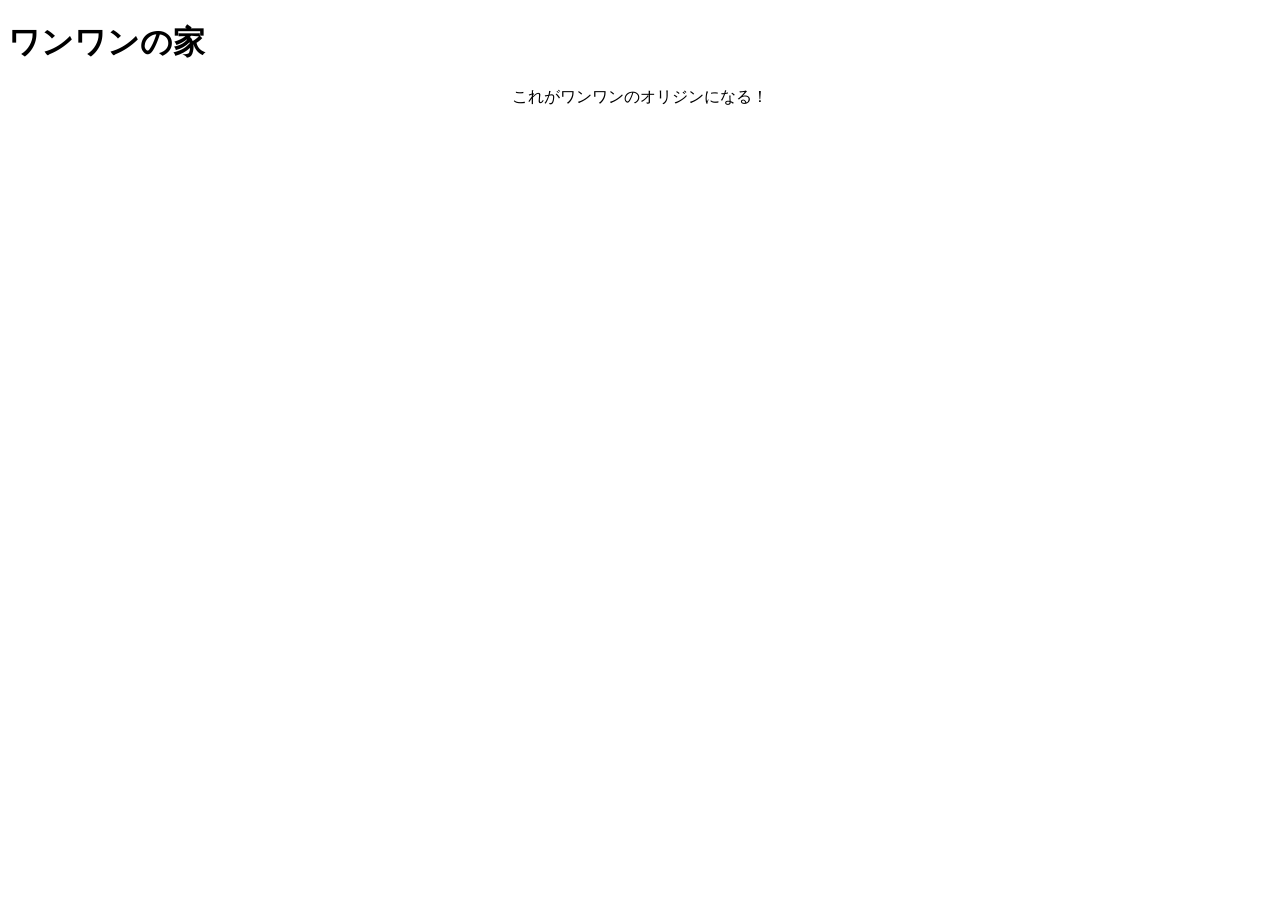
==== index.html @ a9ef1f0c "Create index.html" ====
<!DOCTYPE html>
<html>
<head>
  <meta charset="utf-8">
  <meta name="viewport" content="width=device-width, initial-scale=1">
  <title>ワンワンの家</title>
  <style>
   
  </style>
</head>
<body>
  <h1 class="popFont queMargin">ワンワンの家</h1>
  <p class="maruFont" style="text-align: center">これがワンワンのオリジンになる！</p>
  
  <script src="script.js"></script>
</body>
</html>
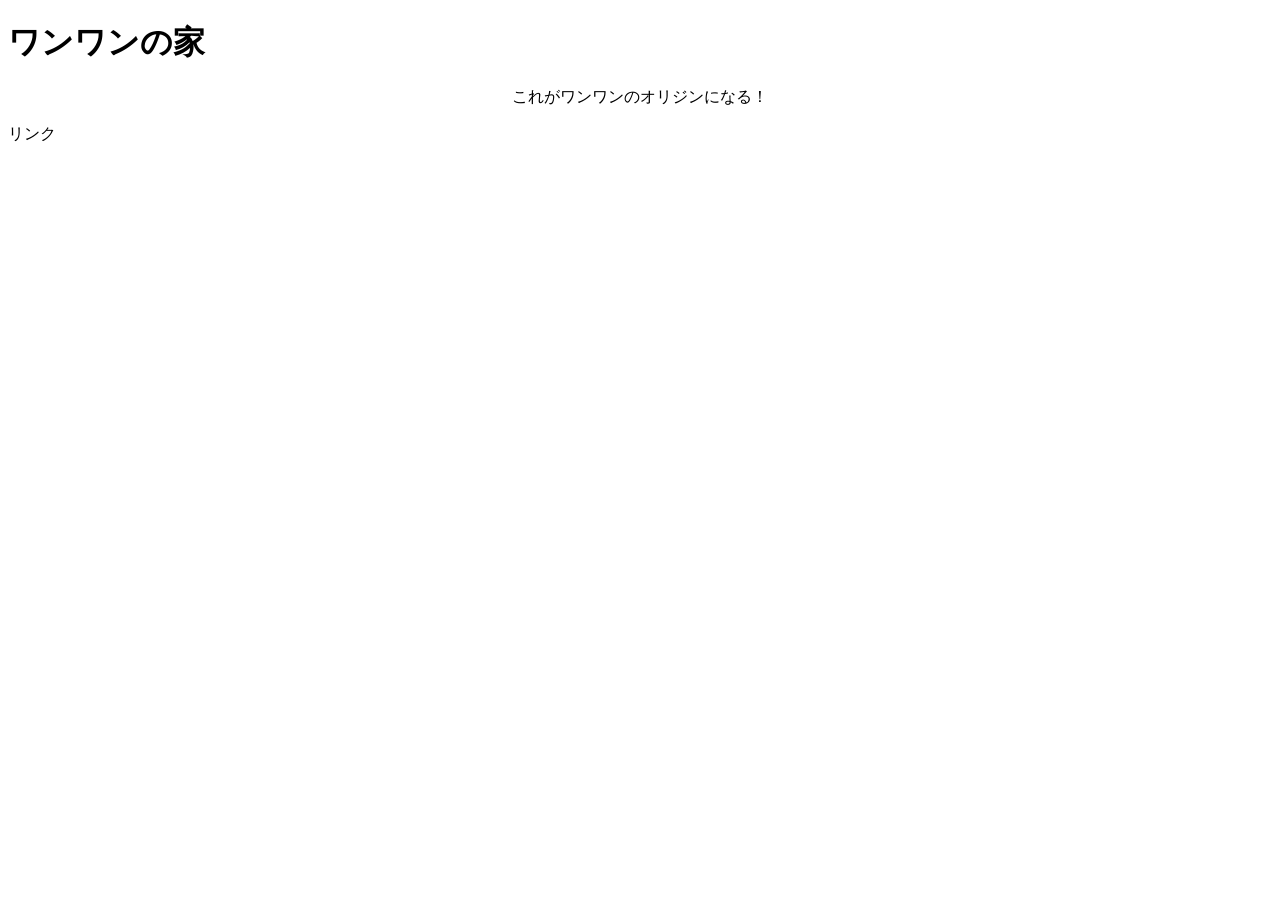
==== commit 94a7f9c4: "Update index.html" ====
--- a/index.html
+++ b/index.html
@@ -11,6 +11,7 @@
 <body>
   <h1 class="popFont queMargin">ワンワンの家</h1>
   <p class="maruFont" style="text-align: center">これがワンワンのオリジンになる！</p>
+  <a src="https://shijianzongyi-lang.github.io/forflare/wanwan/index.html">リンク</a>
   
   <script src="script.js"></script>
 </body>
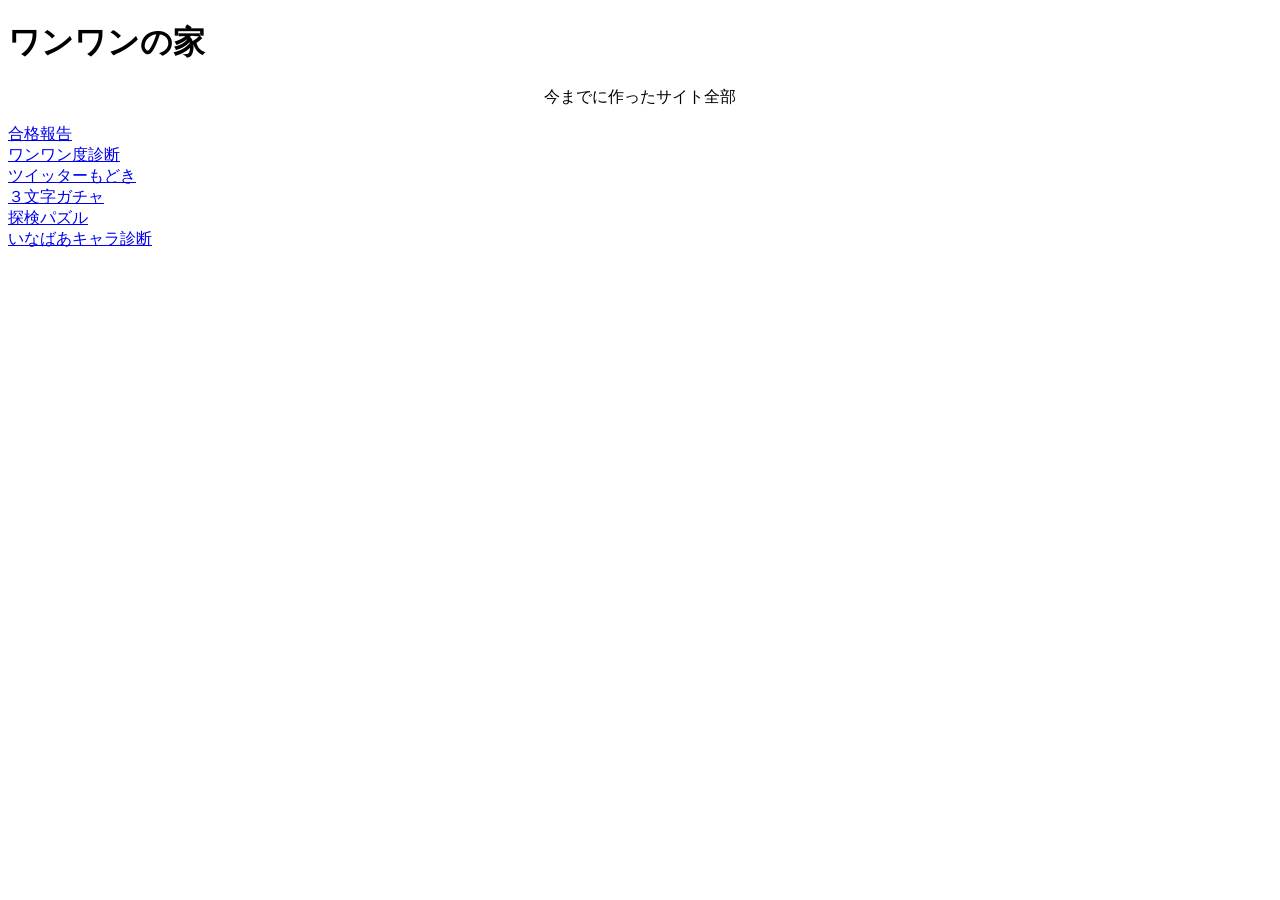
==== commit 34d92bbd: "Update index.html" ====
--- a/index.html
+++ b/index.html
@@ -10,9 +10,19 @@
 </head>
 <body>
   <h1 class="popFont queMargin">ワンワンの家</h1>
-  <p class="maruFont" style="text-align: center">これがワンワンのオリジンになる！</p>
-  <a src="https://shijianzongyi-lang.github.io/forflare/wanwan/index.html">リンク</a>
-  
+  <p class="maruFont" style="text-align: center">今までに作ったサイト全部</p>
+  <a href="https://wanwan0923.jp/pass/" target="_blank" rel="noopener">合格報告</a>
+  <br>
+  <a href="https://wanwan0923.jp/wanwan/" target="_blank" rel="noopener">ワンワン度診断</a>
+  <br>
+  <a href="https://shijianzongyi-lang.github.io/review/" target="_blank" rel="noopener">ツイッターもどき</a>
+  <br>
+  <a href="https://wanwan0923.jp/gacha/" target="_blank" rel="noopener">３文字ガチャ</a>
+  <br>
+  <a href="https://shijianzongyi-lang.github.io/goal/" target="_blank" rel="noopener">探検パズル</a>
+  <br>
+  <a href="https://wanwan0923.jp/inabaa/" target="_blank" rel="noopener">いなばあキャラ診断</a>
+
   <script src="script.js"></script>
 </body>
 </html>
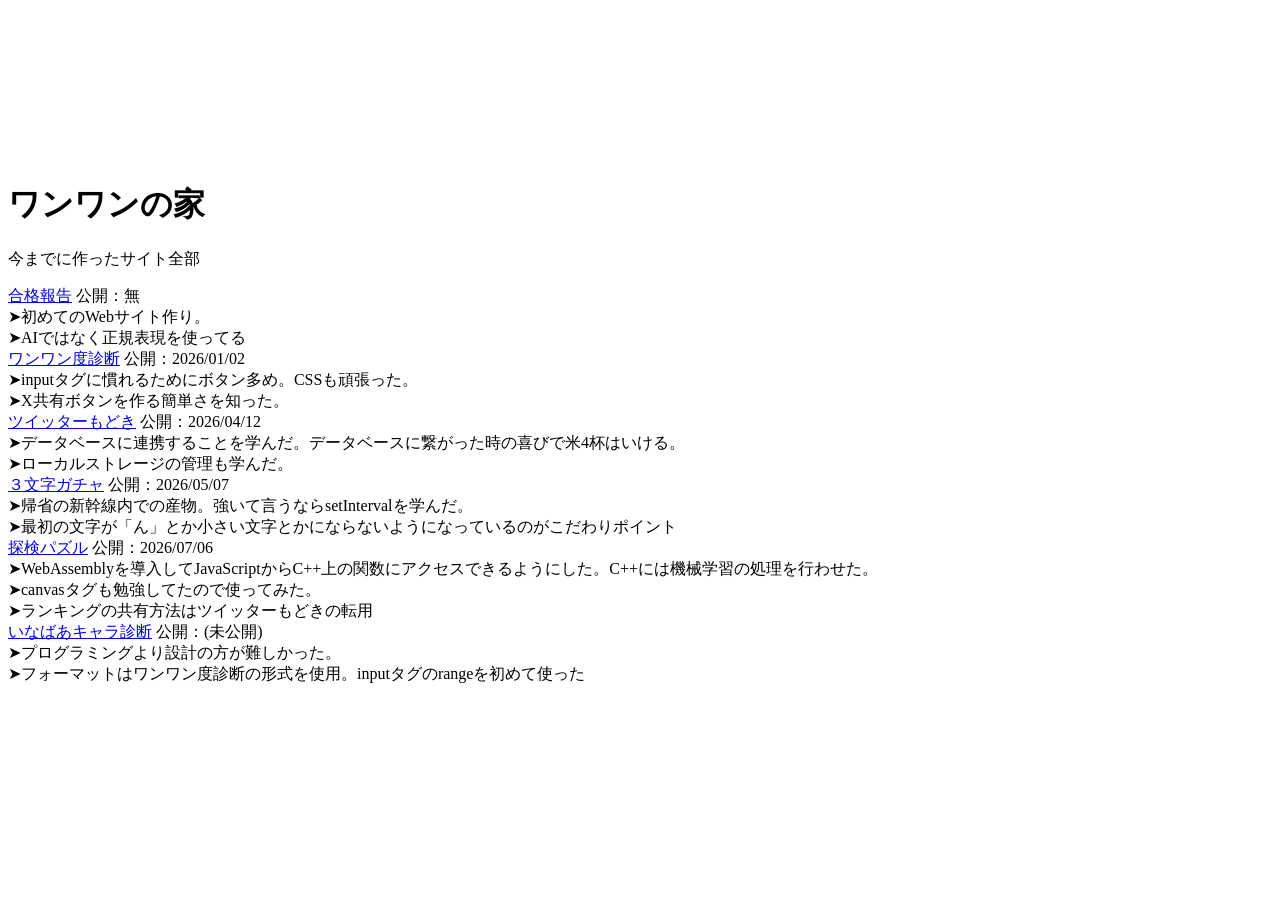
==== commit b9457aa9: "Update index.html" ====
--- a/index.html
+++ b/index.html
@@ -4,25 +4,72 @@
   <meta charset="utf-8">
   <meta name="viewport" content="width=device-width, initial-scale=1">
   <title>ワンワンの家</title>
-  <style>
-   
-  </style>
+  <link rel="stylesheet" href="style.css" type="text/css">
 </head>
 <body>
-  <h1 class="popFont queMargin">ワンワンの家</h1>
-  <p class="maruFont" style="text-align: center">今までに作ったサイト全部</p>
-  <a href="https://wanwan0923.jp/pass/" target="_blank" rel="noopener">合格報告</a>
-  <br>
-  <a href="https://wanwan0923.jp/wanwan/" target="_blank" rel="noopener">ワンワン度診断</a>
-  <br>
-  <a href="https://shijianzongyi-lang.github.io/review/" target="_blank" rel="noopener">ツイッターもどき</a>
-  <br>
-  <a href="https://wanwan0923.jp/gacha/" target="_blank" rel="noopener">３文字ガチャ</a>
-  <br>
-  <a href="https://shijianzongyi-lang.github.io/goal/" target="_blank" rel="noopener">探検パズル</a>
-  <br>
-  <a href="https://wanwan0923.jp/inabaa/" target="_blank" rel="noopener">いなばあキャラ診断</a>
+  <canvas id="background"></canvas>
+  <h1 class="title">ワンワンの家</h1>
+  <p class="subtitle">今までに作ったサイト全部</p>
+  <div class="sites">
+    <div class="links">
+      <a href="https://wanwan0923.jp/pass/" target="_blank" rel="noopener">合格報告</a>
+      <span class="releaseDate">公開：<span class="detailDate">無</span></span>
+    </div>
+    <div class="statementBox">
+      <div class="statement">➤初めてのWebサイト作り。<br>➤AIではなく正規表現を使ってる</div>
+    </div>
+  </div>
 
+  <div class="sites">
+    <div class="links">
+      <a href="https://wanwan0923.jp/wanwan/" target="_blank" rel="noopener">ワンワン度診断</a>
+      <span class="releaseDate">公開：<span class="detailDate">2026/01/02</span></span>
+    </div>
+    <div class="statementBox">
+      <div class="statement">➤inputタグに慣れるためにボタン多め。CSSも頑張った。<br>➤X共有ボタンを作る簡単さを知った。</div>
+    </div>
+  </div>
+
+  <div class="sites">
+    <div class="links">
+      <a href="https://shijianzongyi-lang.github.io/review/" target="_blank" rel="noopener">ツイッターもどき</a>
+      <span class="releaseDate">公開：<span class="detailDate">2026/04/12</span></span>
+    </div>
+    <div class="statementBox">
+      <div class="statement">➤データベースに連携することを学んだ。データベースに繋がった時の喜びで米4杯はいける。<br>➤ローカルストレージの管理も学んだ。</div>
+    </div>
+  </div>
+
+  <div class="sites">
+    <div class="links">
+      <a href="https://wanwan0923.jp/gacha/" target="_blank" rel="noopener">３文字ガチャ</a>
+      <span class="releaseDate">公開：<span class="detailDate">2026/05/07</span></span>
+    </div>
+    <div class="statementBox">
+      <div class="statement">➤帰省の新幹線内での産物。強いて言うならsetIntervalを学んだ。<br>➤最初の文字が「ん」とか小さい文字とかにならないようになっているのがこだわりポイント</div>
+    </div>
+  </div>
+
+  <div class="sites">
+    <div class="links">
+      <a href="https://shijianzongyi-lang.github.io/goal/" target="_blank" rel="noopener">探検パズル</a>
+      <span class="releaseDate">公開：<span class="detailDate">2026/07/06</span></span>
+    </div>
+    <div class="statementBox">
+      <div class="statement">➤WebAssemblyを導入してJavaScriptからC++上の関数にアクセスできるようにした。C++には機械学習の処理を行わせた。<br>➤canvasタグも勉強してたので使ってみた。<br>➤ランキングの共有方法はツイッターもどきの転用</div>
+    </div>
+  </div>
+
+  <div class="sites">
+    <div class="links">
+      <a href="https://wanwan0923.jp/inabaa/" target="_blank" rel="noopener">いなばあキャラ診断</a>
+      <span class="releaseDate">公開：<span class="detailDate">(未公開)</span></span>
+    </div>
+    <div class="statementBox">
+      <div class="statement">➤プログラミングより設計の方が難しかった。<br>➤フォーマットはワンワン度診断の形式を使用。inputタグのrangeを初めて使った</div>
+    </div>
+  </div>
+  
   <script src="script.js"></script>
 </body>
 </html>
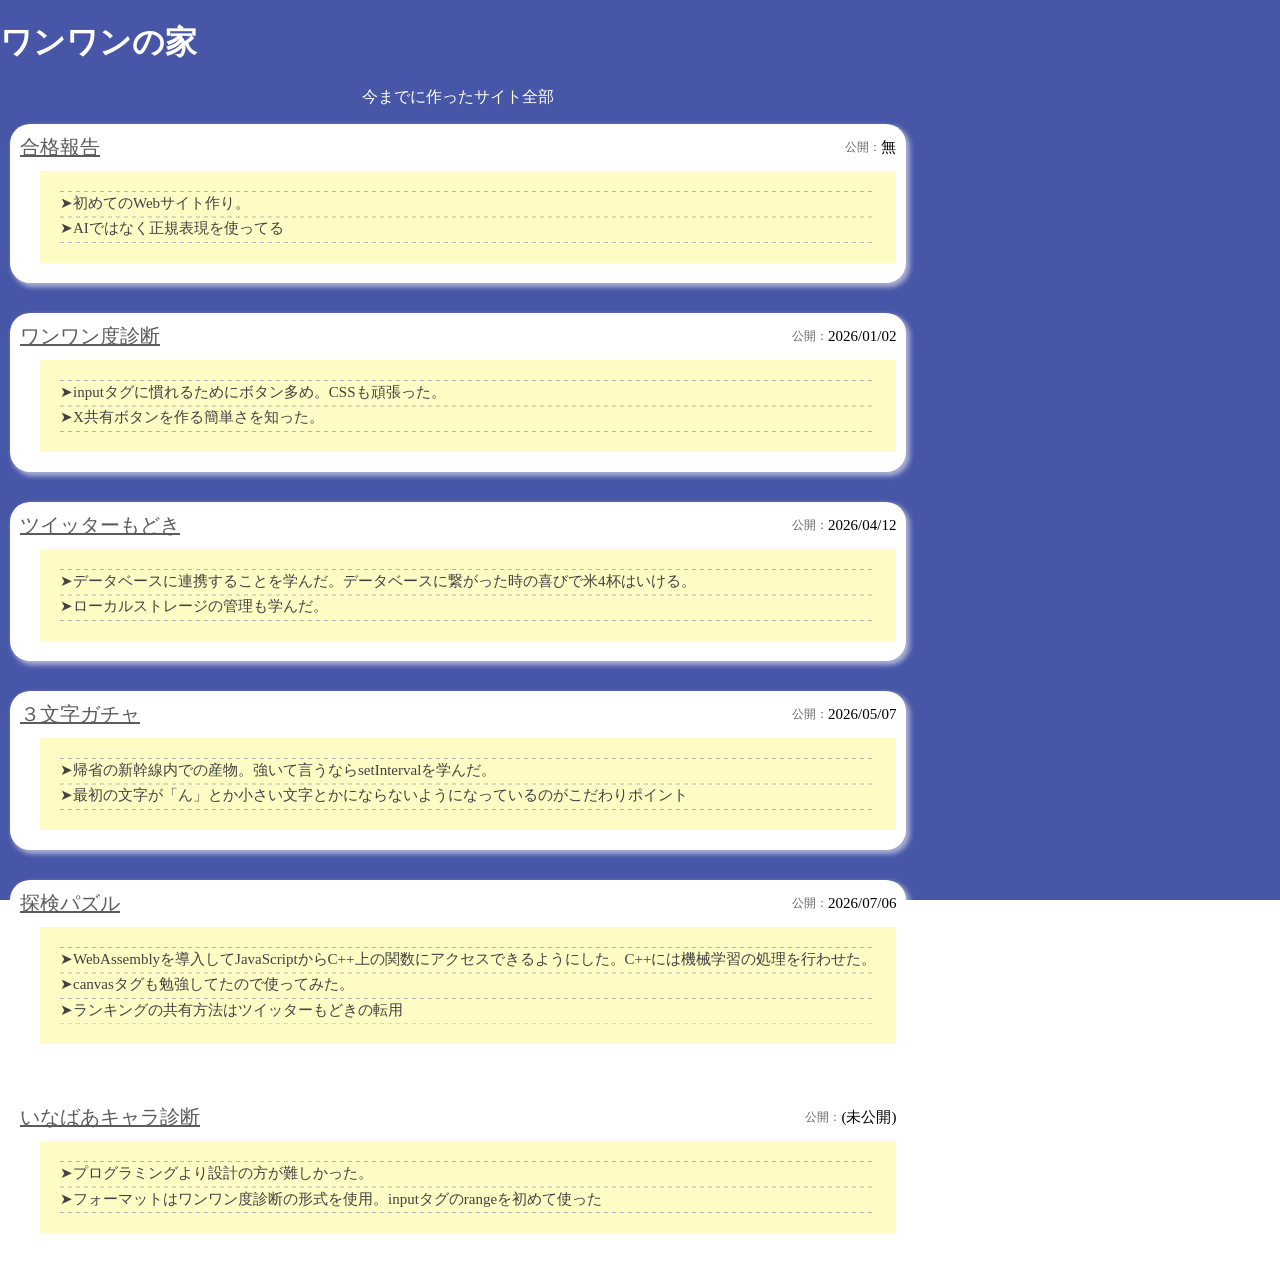
==== commit 9c727c11: "Update index.html" ====
--- a/index.html
+++ b/index.html
@@ -6,9 +6,9 @@
   <title>ワンワンの家</title>
   <link rel="stylesheet" href="style.css" type="text/css">
 </head>
-<body>
+<body class="marufont">
   <canvas id="background"></canvas>
-  <h1 class="title">ワンワンの家</h1>
+  <h1 class="title hutofont">ワンワンの家</h1>
   <p class="subtitle">今までに作ったサイト全部</p>
   <div class="sites">
     <div class="links">
--- a/style.css
+++ b/style.css
@@ -0,0 +1,94 @@
+@charset "utf-8";
+
+#background {
+  position: fixed;
+  top: 0;
+  left: 0;
+  width: 100vw;
+  height: 100vh;
+  background: #4856a7;
+  z-index: -1;
+}
+
+body {
+  position: absolute;
+  top: 0;
+  left: 0;
+  margin: 0;
+}
+
+.title {
+  color: #ffffff;
+}
+
+.subtitle {
+  text-align: center;
+  color: #ffffff;
+}
+
+.sites {
+  margin: 10px 10px 30px 10px;
+  padding: 10px;
+  background: #ffffff;
+  border-radius: 20px;
+  box-shadow: 3px 3px 5px 1px #ffffff88;
+}
+
+.links {
+  display: flex;
+}
+
+a {
+  font-size: 20px;
+  display: flex;
+  align-items: center;
+  color: #5c5c5c;
+}
+
+a::after {
+  content: "";
+  display: inline-block;
+  width: 1em;
+  height: 1em;
+  margin-left: 0.25em;
+
+  background-size: 110%;
+  background-image: url("externalLink.png");
+}
+
+.releaseDate {
+  display: flex;
+  align-items: center;
+  margin-right: 0;
+  margin-left: auto;
+  font-size: 12px;
+  color: #696969;
+}
+.detailDate {
+  font-size: 15px;
+  color: #000000;
+}
+
+.statementBox {
+  margin: 10px 0 10px 20px;
+  padding: 20px;
+  background-color: #fffbc4;
+  
+  /*border-radius: 30px;*/
+}
+
+.statement {
+  font-size: 15px;
+  color: #424242;
+  background-color: #fffbc4;
+  background-image: linear-gradient(90deg, transparent 0%, transparent 50%, #fffbc4 50%, #fffbc4 100%), /* 点線1の色 */
+                    linear-gradient(180deg, #b4b4b4 1px, transparent 1px); /* 点線2の色と太さ */
+  background-size: 8px 100%, /* 点線1のサイズ */100% 1.7em; /* 点線2のサイズ */
+  line-height: 1.7em; /* 文字の高さ */
+  padding-bottom: 1px; /* 最終行の下にも罫線を引く */
+  /*
+  
+  padding: 10px;
+  text-decoration: dotted underline #7c7c7c 2px;
+  */
+}
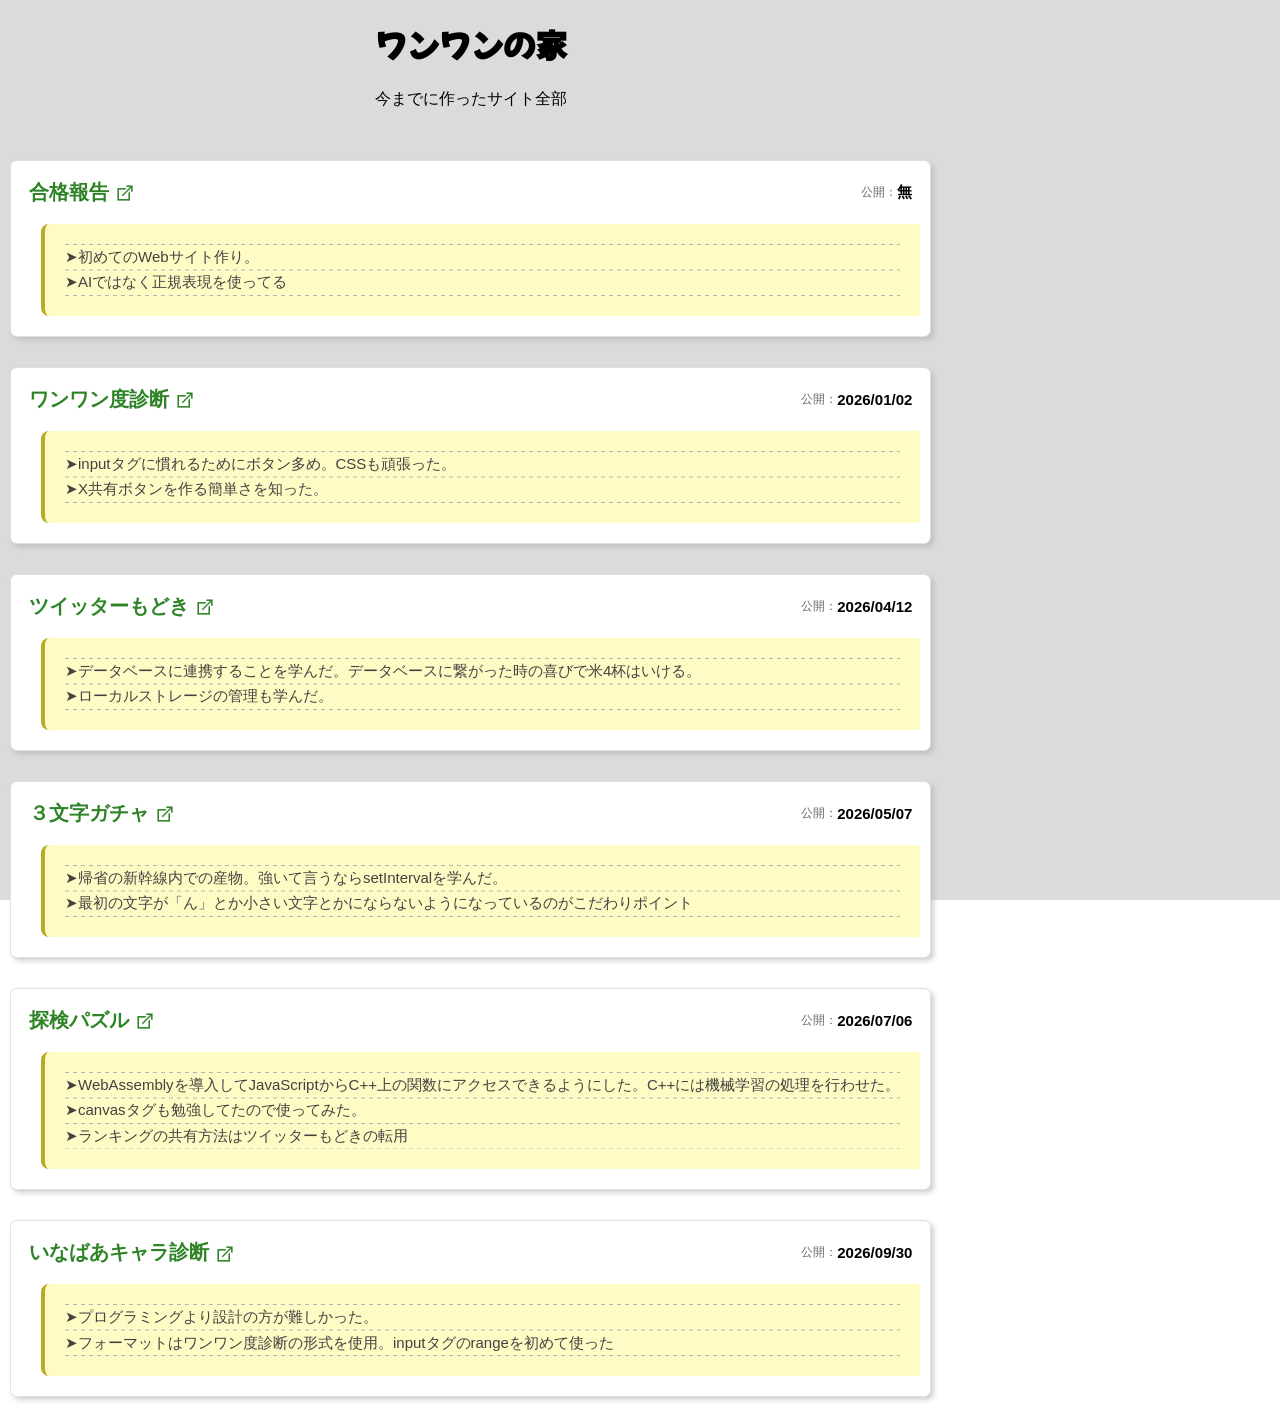
==== commit 56193277: "Update index.html" ====
--- a/index.html
+++ b/index.html
@@ -63,7 +63,7 @@
   <div class="sites">
     <div class="links">
       <a href="https://wanwan0923.jp/inabaa/" target="_blank" rel="noopener">いなばあキャラ診断</a>
-      <span class="releaseDate">公開：<span class="detailDate">(未公開)</span></span>
+      <span class="releaseDate">公開：<span class="detailDate">2026/09/30</span></span>
     </div>
     <div class="statementBox">
       <div class="statement">➤プログラミングより設計の方が難しかった。<br>➤フォーマットはワンワン度診断の形式を使用。inputタグのrangeを初めて使った</div>
--- a/style.css
+++ b/style.css
@@ -1,12 +1,25 @@
 @charset "utf-8";
+@import url('https://fonts.googleapis.com/css2?family=Kiwi+Maru&family=Kosugi+Maru&family=Mochiy+Pop+One&display=swap');
+
+.hutofont {
+  font-family: "Mochiy Pop One", sans-serif;
+  font-weight: 400;
+  font-style: normal;
+}
+
+.marufont {
+  font-family: "Kosugi Maru", sans-serif;
+  font-weight: 400;
+  font-style: normal;
+}
 
 #background {
   position: fixed;
   top: 0;
   left: 0;
-  width: 100vw;
-  height: 100vh;
-  background: #4856a7;
+  width: 100%;/*100vw*/
+  height: 100%;/*100vh*/
+  background: #dbdbdb;
   z-index: -1;
 }
 
@@ -18,31 +31,40 @@
 }
 
 .title {
-  color: #ffffff;
+  text-align: center;
+  color: #000000;
+  font-weight: 800;
+  /*margin-left: 20px;*/
 }
 
 .subtitle {
   text-align: center;
-  color: #ffffff;
+  color: #000000;
+  margin-bottom: 50px;
 }
 
 .sites {
   margin: 10px 10px 30px 10px;
   padding: 10px;
   background: #ffffff;
-  border-radius: 20px;
-  box-shadow: 3px 3px 5px 1px #ffffff88;
+  border: 1px solid #e0e0e0;
+  border-radius: 7px;
+  box-shadow: 3px 3px 5px #a8a8a888;
 }
 
 .links {
   display: flex;
+  padding: 8px;
+  border-radius: 10px;
 }
 
 a {
   font-size: 20px;
+  font-weight: 800;
   display: flex;
   align-items: center;
-  color: #5c5c5c;
+  color: #2d8325;
+  text-decoration: none;
 }
 
 a::after {
@@ -66,6 +88,7 @@
 }
 .detailDate {
   font-size: 15px;
+  font-weight: 600;
   color: #000000;
 }
 
@@ -73,8 +96,9 @@
   margin: 10px 0 10px 20px;
   padding: 20px;
   background-color: #fffbc4;
-  
-  /*border-radius: 30px;*/
+  /*box-shadow: 2px 2px 3px 1px #838383;*/
+  border-radius: 8px 0 0 8px;
+  border-left: 4px solid #b6ac2a;
 }
 
 .statement {
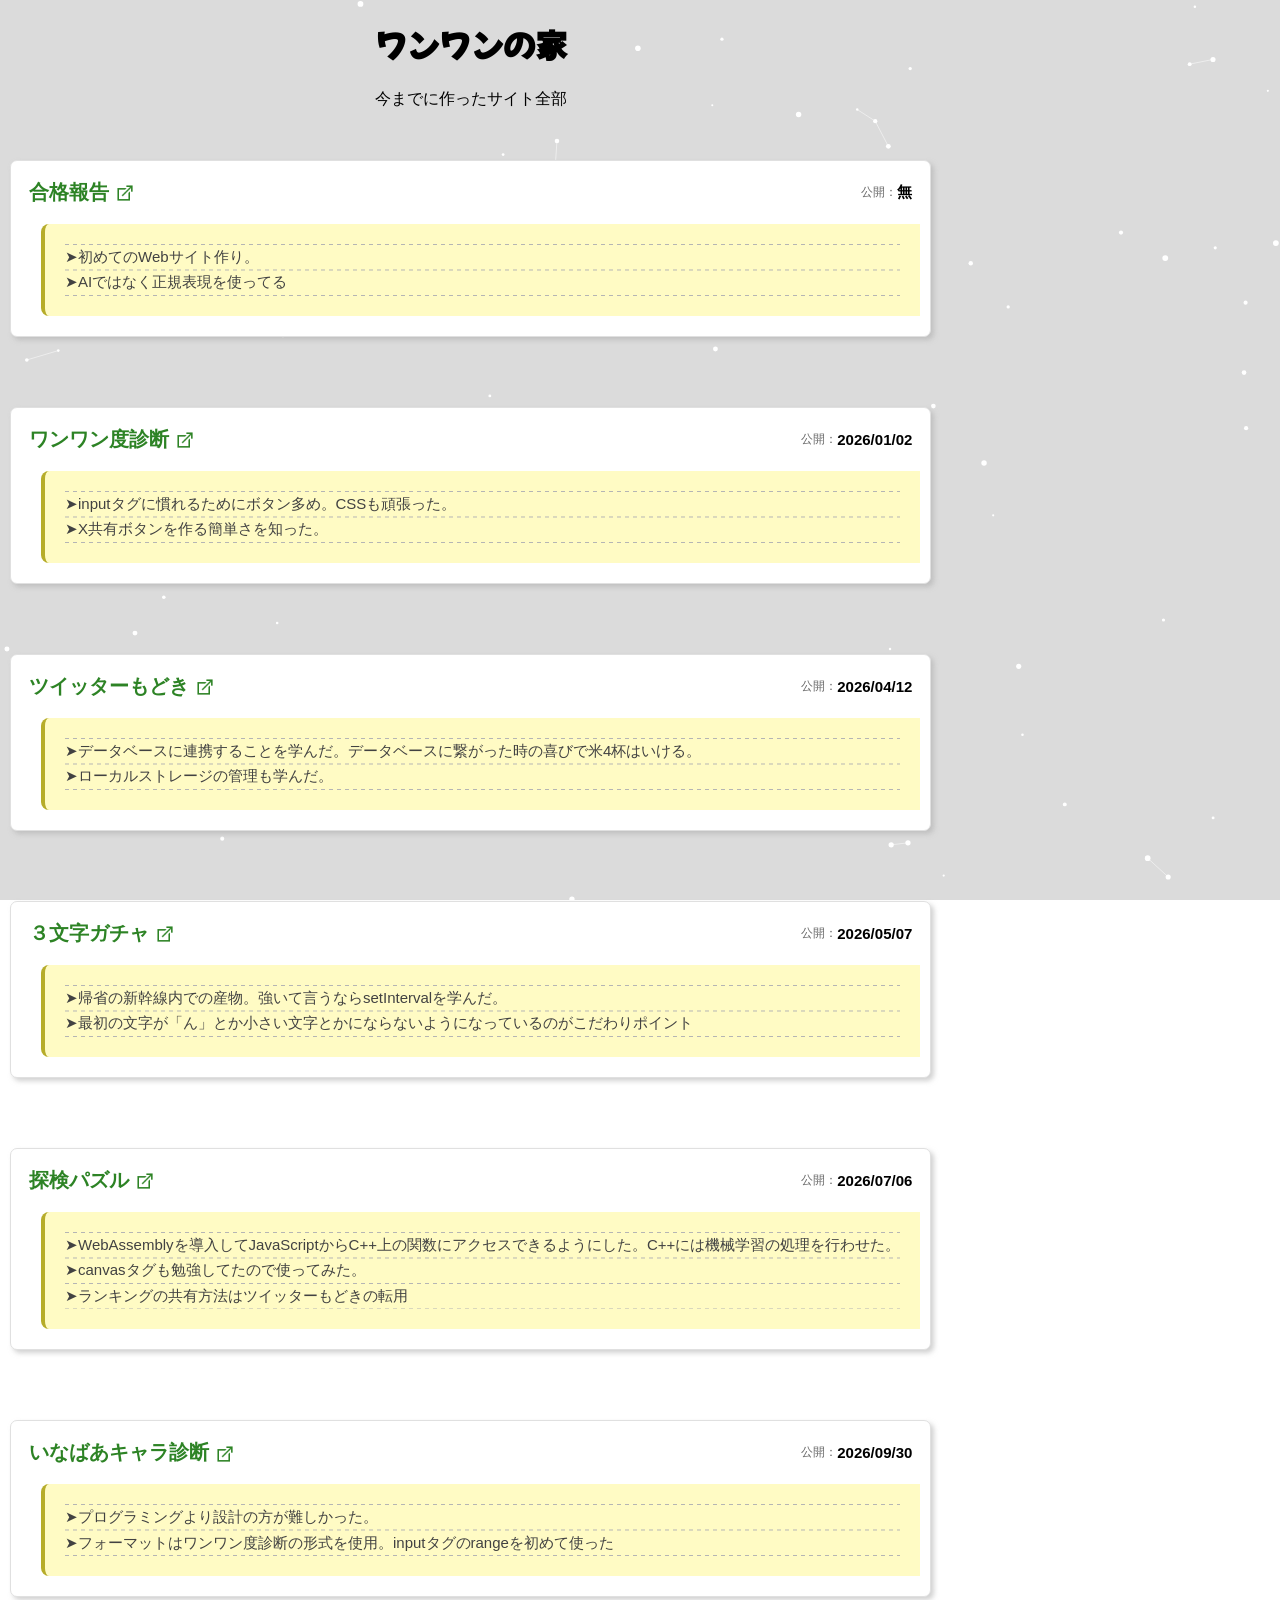
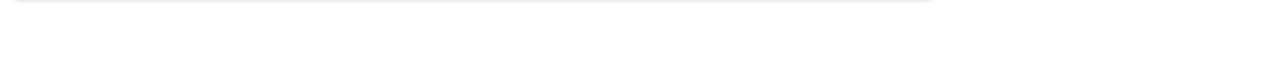
==== commit a6a4a9a8: "Update index.html" ====
--- a/index.html
+++ b/index.html
@@ -62,7 +62,7 @@
 
   <div class="sites">
     <div class="links">
-      <a href="https://wanwan0923.jp/inabaa/" target="_blank" rel="noopener">いなばあキャラ診断</a>
+      <a href="https://wanwan0923.jp/NotFound/" target="_blank" rel="noopener">いなばあキャラ診断</a>
       <span class="releaseDate">公開：<span class="detailDate">2026/09/30</span></span>
     </div>
     <div class="statementBox">
--- a/style.css
+++ b/style.css
@@ -44,7 +44,7 @@
 }
 
 .sites {
-  margin: 10px 10px 30px 10px;
+  margin: 10px 10px 70px 10px;
   padding: 10px;
   background: #ffffff;
   border: 1px solid #e0e0e0;
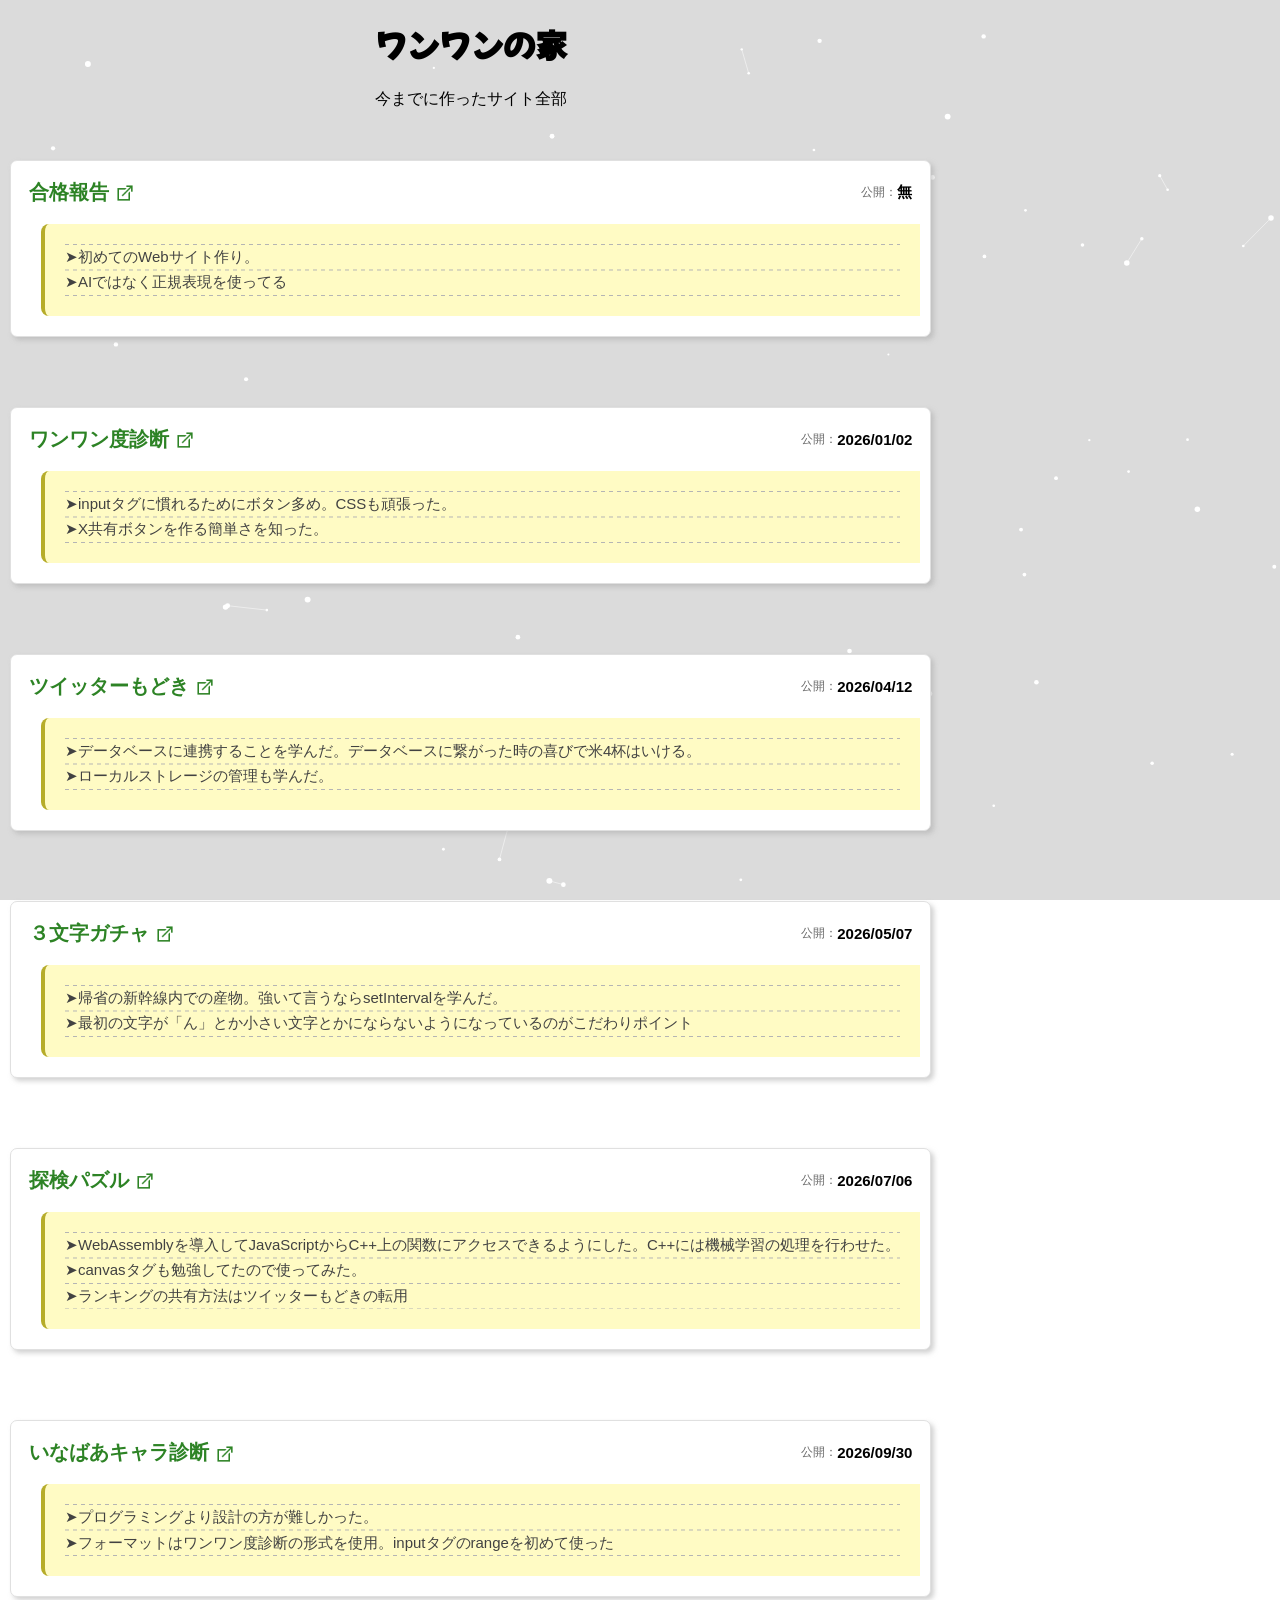
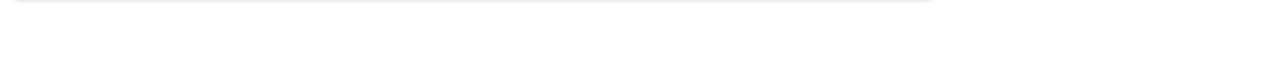
==== commit 5347b58f: "Update index.html" ====
--- a/index.html
+++ b/index.html
@@ -62,7 +62,7 @@
 
   <div class="sites">
     <div class="links">
-      <a href="https://wanwan0923.jp/NotFound/" target="_blank" rel="noopener">いなばあキャラ診断</a>
+      <a href="https://wanwan0923.jp/inabaa/" target="_blank" rel="noopener">いなばあキャラ診断</a>
       <span class="releaseDate">公開：<span class="detailDate">2026/09/30</span></span>
     </div>
     <div class="statementBox">
